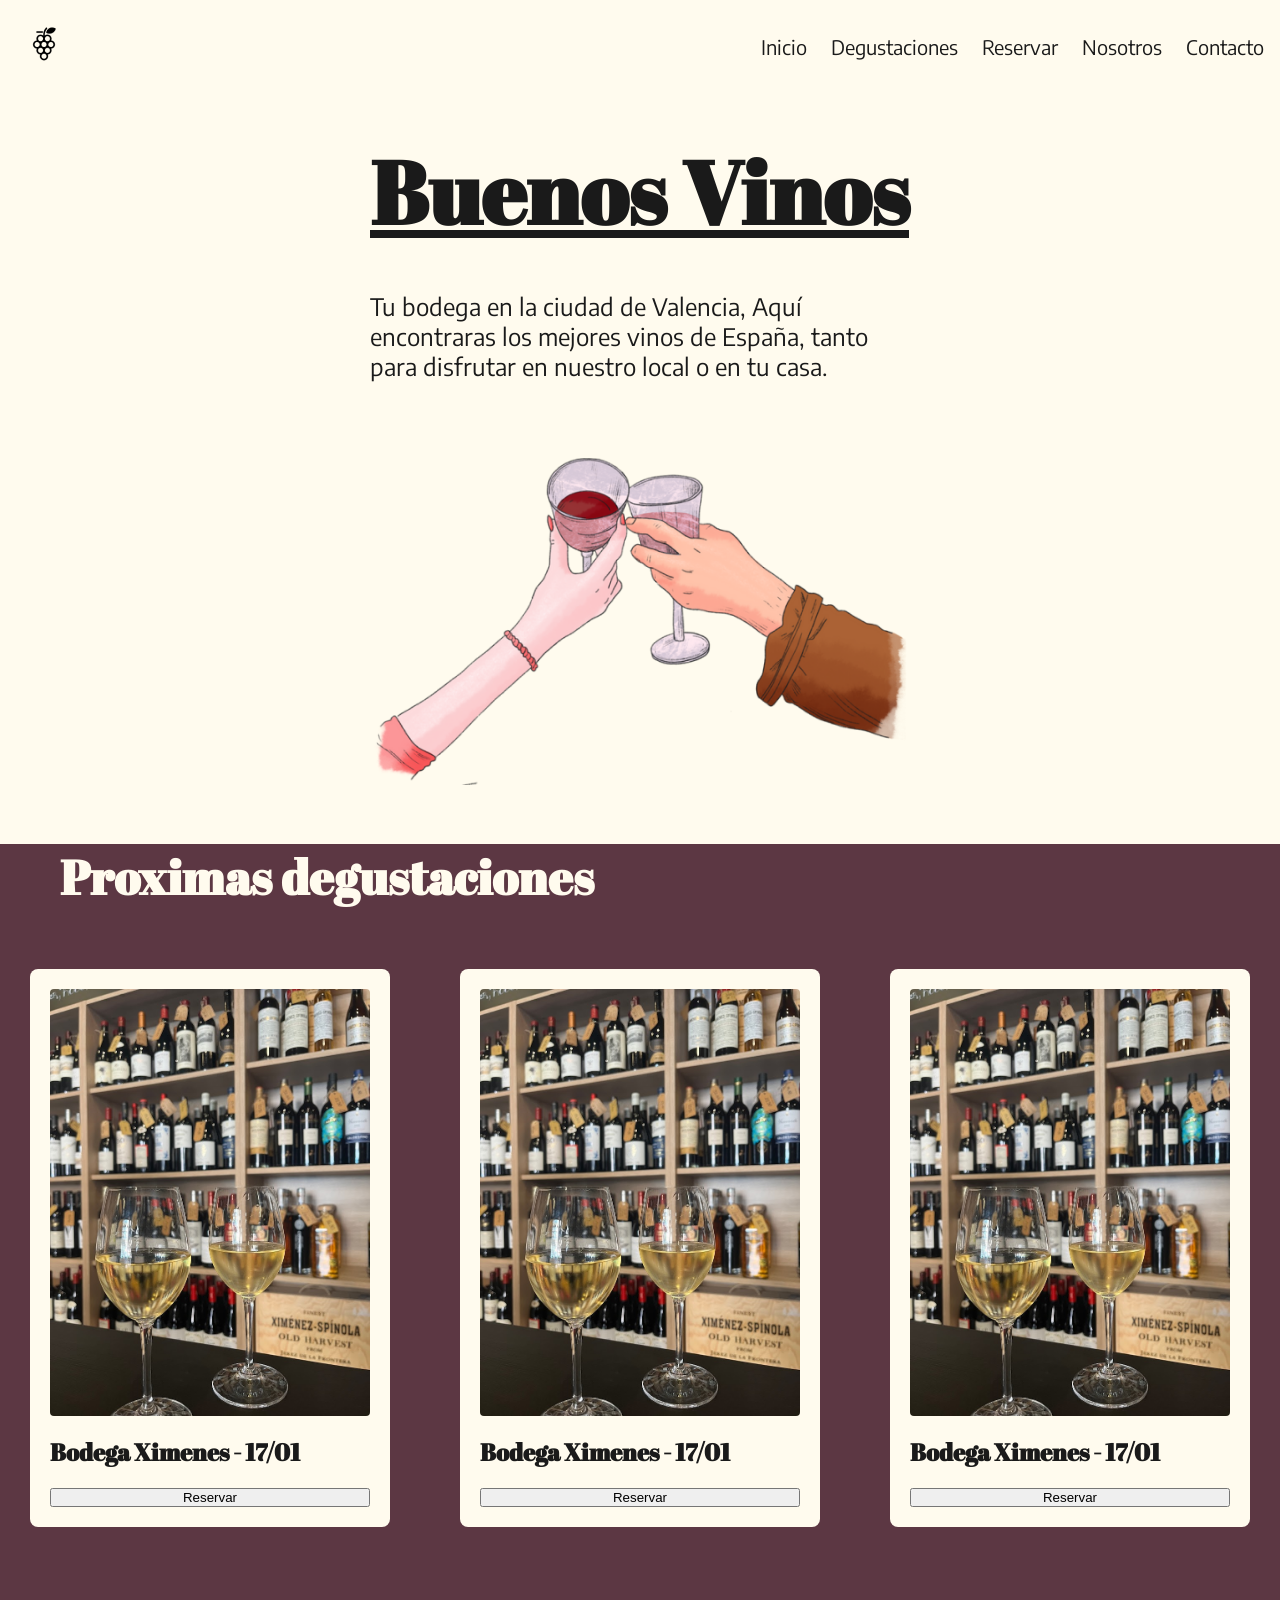
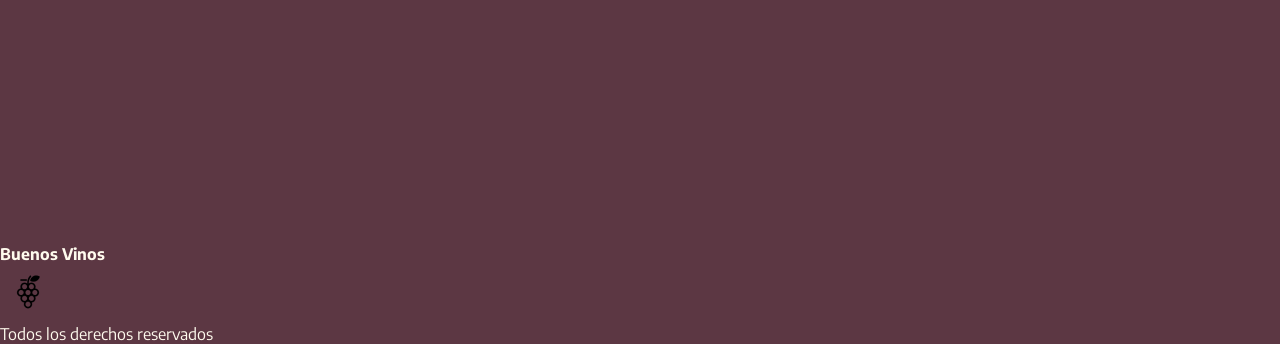
==== index.html @ 6a5adc3c "base proyecto html + css basico" ====
<!DOCTYPE html>
<html lang="en">
<head>
    <meta charset="UTF-8">
    <meta name="viewport" content="width=device-width, initial-scale=1.0">
    <title>mi primer sitio</title>
    <!-- CSS -->
    <link rel="stylesheet" href="./styles/style.css">
    <!-- links google fuente abril fatface + encode sans-->
    <link rel="preconnect" href="https://fonts.googleapis.com">
    <link rel="preconnect" href="https://fonts.gstatic.com" crossorigin>
    <link href="https://fonts.googleapis.com/css2?family=Abril+Fatface&family=Encode+Sans:wght@100..900&display=swap" rel="stylesheet">

</head>
<body>
    <header>
        <nav class="nav-header">
            <a href="#">
                <img class="logo-header" src="./assets/logo header.png" alt="">
            </a>

            <ul>
                <li class="nav-list">
                    <a class="nav-link" href="./index.html">Inicio</a>
                </li>
                <li class="nav-list">
                    <a class="nav-link" href="./pages/Degustaciones.html">Degustaciones</a>
                </li>
                <li class="nav-list">
                    <a class="nav-link" href="./pages/Reservar.html">Reservar</a>
                </li>
                <li class="nav-list">
                    <a class="nav-link" href="./pages/Nosotros.html">Nosotros</a>
                </li>
                <li class="nav-list">
                    <a class="nav-link" href="./pages/Contacto.html">Contacto</a>
                </li>
            </ul>
        </nav>
    </header>

    <main>
        <section class="inicio-portada">
            <article>
                <h1 class="h1-inicio">Buenos Vinos</h1>
                <p class="p-inicio">Tu bodega en la ciudad de Valencia, Aquí encontraras los mejores vinos de España, tanto para disfrutar en nuestro local o en tu casa.</p>
            </article>
            <article>
                <img src="./assets/copas-manos.png" alt="">
            </article>
        </section>

        <section class="inicio-degustaciones">
            <h2 class="h2-inicio">Proximas degustaciones</h2>
            <article class="inicio-cards">
                <div class="card-degustaciones">
                    <img src="./assets/buenos vino portada.jpg" alt="">
                    <h3 class="titulo-cards">Bodega Ximenes - 17/01</h3>
                    <input type="submit" value="Reservar">
                </div>
                <div class="card-degustaciones">
                    <img src="./assets/buenos vino portada.jpg" alt="">
                    <h3 class="titulo-cards">Bodega Ximenes - 17/01</h3>
                    <input type="submit" value="Reservar">
                </div>
                <div class="card-degustaciones">
                    <img src="./assets/buenos vino portada.jpg" alt="">
                    <h3 class="titulo-cards">Bodega Ximenes - 17/01</h3>
                    <input type="submit" value="Reservar">
                </div>
            </article>
        </section>

    </main>

    <footer>
        <h4>Buenos Vinos</h4>
        <img src="./assets/logo header.png" alt="">
        <p>Todos los derechos reservados</p>
    </footer>
</body>
</html>
---- styles/style.css ----
* {
    margin: 0;
    padding: 0;
}

/* Google Fonts - Encode Sans*/
/* font-family: "Encode Sans", serif; */

/* google fonts - Abril Fatface */
/* font-family: "Abril Fatface", serif; */

/* body */
body {
    background-color: #fffbee;
    font-family: "Encode Sans", serif;
    color: #1A1A1A;
}
/* header */

.nav-header {
    display: flex;
    flex-direction: row;
    justify-content: space-between;
    padding: 16px;
    align-items: center;
}
.nav-header ul {
    display: flex;
    flex-direction: row;
    justify-content: center;
    align-items: center;
    gap: 24px;
}
.nav-list {
    list-style: none;
}
.nav-link {
    text-decoration: none;
    font-size: 20px;
    color: #1A1A1A;
}
/* footer */
footer {
    background-color: #5c3743;
    color: #fffbee;
}
/* main */

.inicio-portada {
    display: flex;
    flex-direction: row;
    flex-wrap: wrap;
    justify-content: space-evenly;
    align-items: center;
    margin: 40px 140px;
}
.inicio-portada article {
    display: flex;
    flex-direction: column;
    justify-content: flex-start;
    gap: 40px;
    width: 540px;
    height: 326px;
}
.h1-inicio {
    font-family: "Abril Fatface", serif;
    font-size: 88px;
    text-decoration: underline;
}
.p-inicio {
    font-size: 24px;
}
.inicio-degustaciones {
    background-color: #5c3743;
    color: #fffbee;
    height: 1000px;
}
.h2-inicio {
    font-family: "Abril Fatface", serif;
    font-size: 48px;
    color: #fffbee;
    margin: 60px;
}
.inicio-cards {
    display: flex;
    justify-content: space-evenly;
    gap: 40px;
}
.card-degustaciones {
    display: flex;
    flex-direction: column;
    justify-content: flex-start;
    gap: 20px;
    width: 320px;
    background-color: #fffbee;
    padding: 20px;
    border-radius: 8px;
}
.card-degustaciones img {
    width: 100%;
    border-radius: 4px;
}
.titulo-cards {
    font-family: "Abril Fatface", serif;
    font-size: 24px;
    color: #1A1A1A;
}
.h1-paginas-sec {
    font-family: "Abril Fatface", serif;
    font-size: 64px;
    text-decoration: underline;
}
.h2-card-degs {
    font-family: "Abril Fatface", serif;
    font-size: 36px;
}
.ubicacion-card-degs {
    font-size: 20px;
}
.p-card-degs {
    font-size: 24px;
}
.precio-degs {
    font-size: 36px;
}
label {
    font-size: 24px;
}
.button-reservar-reserv {
    font-size: 24px;
    color: #fffbee;
    background-color: #5c3743;
}
.p-nosotros {
    font-size: 24px;
}
.h2-nomb-puest {
    font-family: "Abril Fatface", serif;
    font-size: 26px;
}
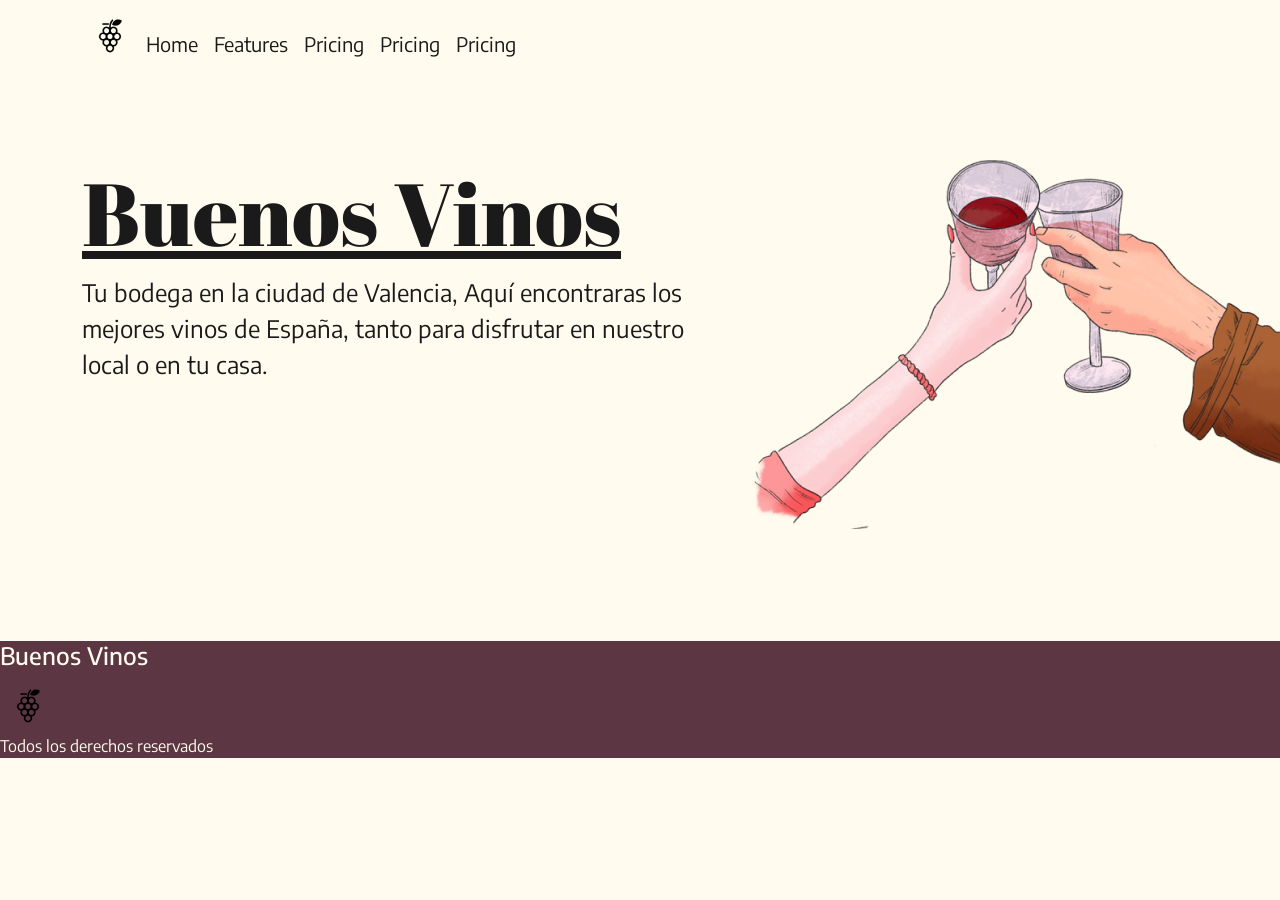
==== commit b12ff467: "pasando el proyecto a bootstrap" ====
--- a/index.html
+++ b/index.html
@@ -4,6 +4,8 @@
     <meta charset="UTF-8">
     <meta name="viewport" content="width=device-width, initial-scale=1.0">
     <title>mi primer sitio</title>
+    <!-- bootstrap -->
+    <link href="https://cdn.jsdelivr.net/npm/bootstrap@5.3.3/dist/css/bootstrap.min.css" rel="stylesheet" integrity="sha384-QWTKZyjpPEjISv5WaRU9OFeRpok6YctnYmDr5pNlyT2bRjXh0JMhjY6hW+ALEwIH" crossorigin="anonymous">
     <!-- CSS -->
     <link rel="stylesheet" href="./styles/style.css">
     <!-- links google fuente abril fatface + encode sans-->
@@ -14,63 +16,53 @@
 </head>
 <body>
     <header>
-        <nav class="nav-header">
-            <a href="#">
-                <img class="logo-header" src="./assets/logo header.png" alt="">
-            </a>
-
-            <ul>
-                <li class="nav-list">
-                    <a class="nav-link" href="./index.html">Inicio</a>
-                </li>
-                <li class="nav-list">
-                    <a class="nav-link" href="./pages/Degustaciones.html">Degustaciones</a>
-                </li>
-                <li class="nav-list">
-                    <a class="nav-link" href="./pages/Reservar.html">Reservar</a>
-                </li>
-                <li class="nav-list">
-                    <a class="nav-link" href="./pages/Nosotros.html">Nosotros</a>
-                </li>
-                <li class="nav-list">
-                    <a class="nav-link" href="./pages/Contacto.html">Contacto</a>
-                </li>
-            </ul>
-        </nav>
+        <nav class="navbar navbar-expand-lg fixed-top bg-nav-propio">
+            <div class="container">
+              <figure>
+                <img src="./assets/logo header.png" alt="">
+              </figure>
+              <button class="navbar-toggler" type="button" data-bs-toggle="collapse" data-bs-target="#navbarNav" aria-controls="navbarNav" aria-expanded="false" aria-label="Toggle navigation">
+                <span class="navbar-toggler-icon"></span>
+              </button>
+              <div class="collapse navbar-collapse" id="navbarNav">
+                <ul class="navbar-nav aling-items-center justify-content-end">
+                  <li class="nav-item">
+                    <a class="nav-link" href="#">Home</a>
+                  </li>
+                  <li class="nav-item">
+                    <a class="nav-link" href="#">Features</a>
+                  </li>
+                  <li class="nav-item">
+                    <a class="nav-link" href="#">Pricing</a>
+                  </li>
+                  <li class="nav-item">
+                    <a class="nav-link" href="#">Pricing</a>
+                  </li>
+                  <li class="nav-item">
+                    <a class="nav-link" href="#">Pricing</a>
+                  </li>
+                </ul>
+              </div>
+            </div>
+          </nav>
     </header>
 
     <main>
-        <section class="inicio-portada">
-            <article>
+      <div class="portada container">
+        <section  class="row">
+            <article class="col-s-12 col-md-7 col-lg-7 container-fluid">
                 <h1 class="h1-inicio">Buenos Vinos</h1>
                 <p class="p-inicio">Tu bodega en la ciudad de Valencia, Aquí encontraras los mejores vinos de España, tanto para disfrutar en nuestro local o en tu casa.</p>
             </article>
-            <article>
+            
+            <article class="col-12 col-md-5 col-lg-5 container-fluid">
+              <figure class="img-propio">
                 <img src="./assets/copas-manos.png" alt="">
+              </figure>
             </article>
         </section>
-
-        <section class="inicio-degustaciones">
-            <h2 class="h2-inicio">Proximas degustaciones</h2>
-            <article class="inicio-cards">
-                <div class="card-degustaciones">
-                    <img src="./assets/buenos vino portada.jpg" alt="">
-                    <h3 class="titulo-cards">Bodega Ximenes - 17/01</h3>
-                    <input type="submit" value="Reservar">
-                </div>
-                <div class="card-degustaciones">
-                    <img src="./assets/buenos vino portada.jpg" alt="">
-                    <h3 class="titulo-cards">Bodega Ximenes - 17/01</h3>
-                    <input type="submit" value="Reservar">
-                </div>
-                <div class="card-degustaciones">
-                    <img src="./assets/buenos vino portada.jpg" alt="">
-                    <h3 class="titulo-cards">Bodega Ximenes - 17/01</h3>
-                    <input type="submit" value="Reservar">
-                </div>
-            </article>
-        </section>
-
+      </div>
+      
     </main>
 
     <footer>
@@ -78,5 +70,7 @@
         <img src="./assets/logo header.png" alt="">
         <p>Todos los derechos reservados</p>
     </footer>
+
+    <script src="https://cdn.jsdelivr.net/npm/bootstrap@5.3.3/dist/js/bootstrap.bundle.min.js" integrity="sha384-YvpcrYf0tY3lHB60NNkmXc5s9fDVZLESaAA55NDzOxhy9GkcIdslK1eN7N6jIeHz" crossorigin="anonymous"></script>
 </body>
 </html>
--- a/styles/style.css
+++ b/styles/style.css
@@ -1,7 +1,3 @@
-* {
-    margin: 0;
-    padding: 0;
-}
 
 /* Google Fonts - Encode Sans*/
 /* font-family: "Encode Sans", serif; */
@@ -16,20 +12,8 @@
     color: #1A1A1A;
 }
 /* header */
-
-.nav-header {
-    display: flex;
-    flex-direction: row;
-    justify-content: space-between;
-    padding: 16px;
-    align-items: center;
-}
-.nav-header ul {
-    display: flex;
-    flex-direction: row;
-    justify-content: center;
-    align-items: center;
-    gap: 24px;
+.bg-nav-propio {
+    background-color: #fffbee;
 }
 .nav-list {
     list-style: none;
@@ -45,23 +29,13 @@
     color: #fffbee;
 }
 /* main */
+.portada {
+    margin-top: 10rem;
+    margin-bottom: 6rem;
+    align-items: center;
+    justify-content: center;
+}
 
-.inicio-portada {
-    display: flex;
-    flex-direction: row;
-    flex-wrap: wrap;
-    justify-content: space-evenly;
-    align-items: center;
-    margin: 40px 140px;
-}
-.inicio-portada article {
-    display: flex;
-    flex-direction: column;
-    justify-content: flex-start;
-    gap: 40px;
-    width: 540px;
-    height: 326px;
-}
 .h1-inicio {
     font-family: "Abril Fatface", serif;
     font-size: 88px;
@@ -70,16 +44,17 @@
 .p-inicio {
     font-size: 24px;
 }
-.inicio-degustaciones {
+
+/* .seccion-cards {
     background-color: #5c3743;
     color: #fffbee;
-    height: 1000px;
 }
+
 .h2-inicio {
     font-family: "Abril Fatface", serif;
     font-size: 48px;
     color: #fffbee;
-    margin: 60px;
+    margin-top: 60px;
 }
 .inicio-cards {
     display: flex;
@@ -137,7 +112,7 @@
 .h2-nomb-puest {
     font-family: "Abril Fatface", serif;
     font-size: 26px;
-}
+} */
 
 
 
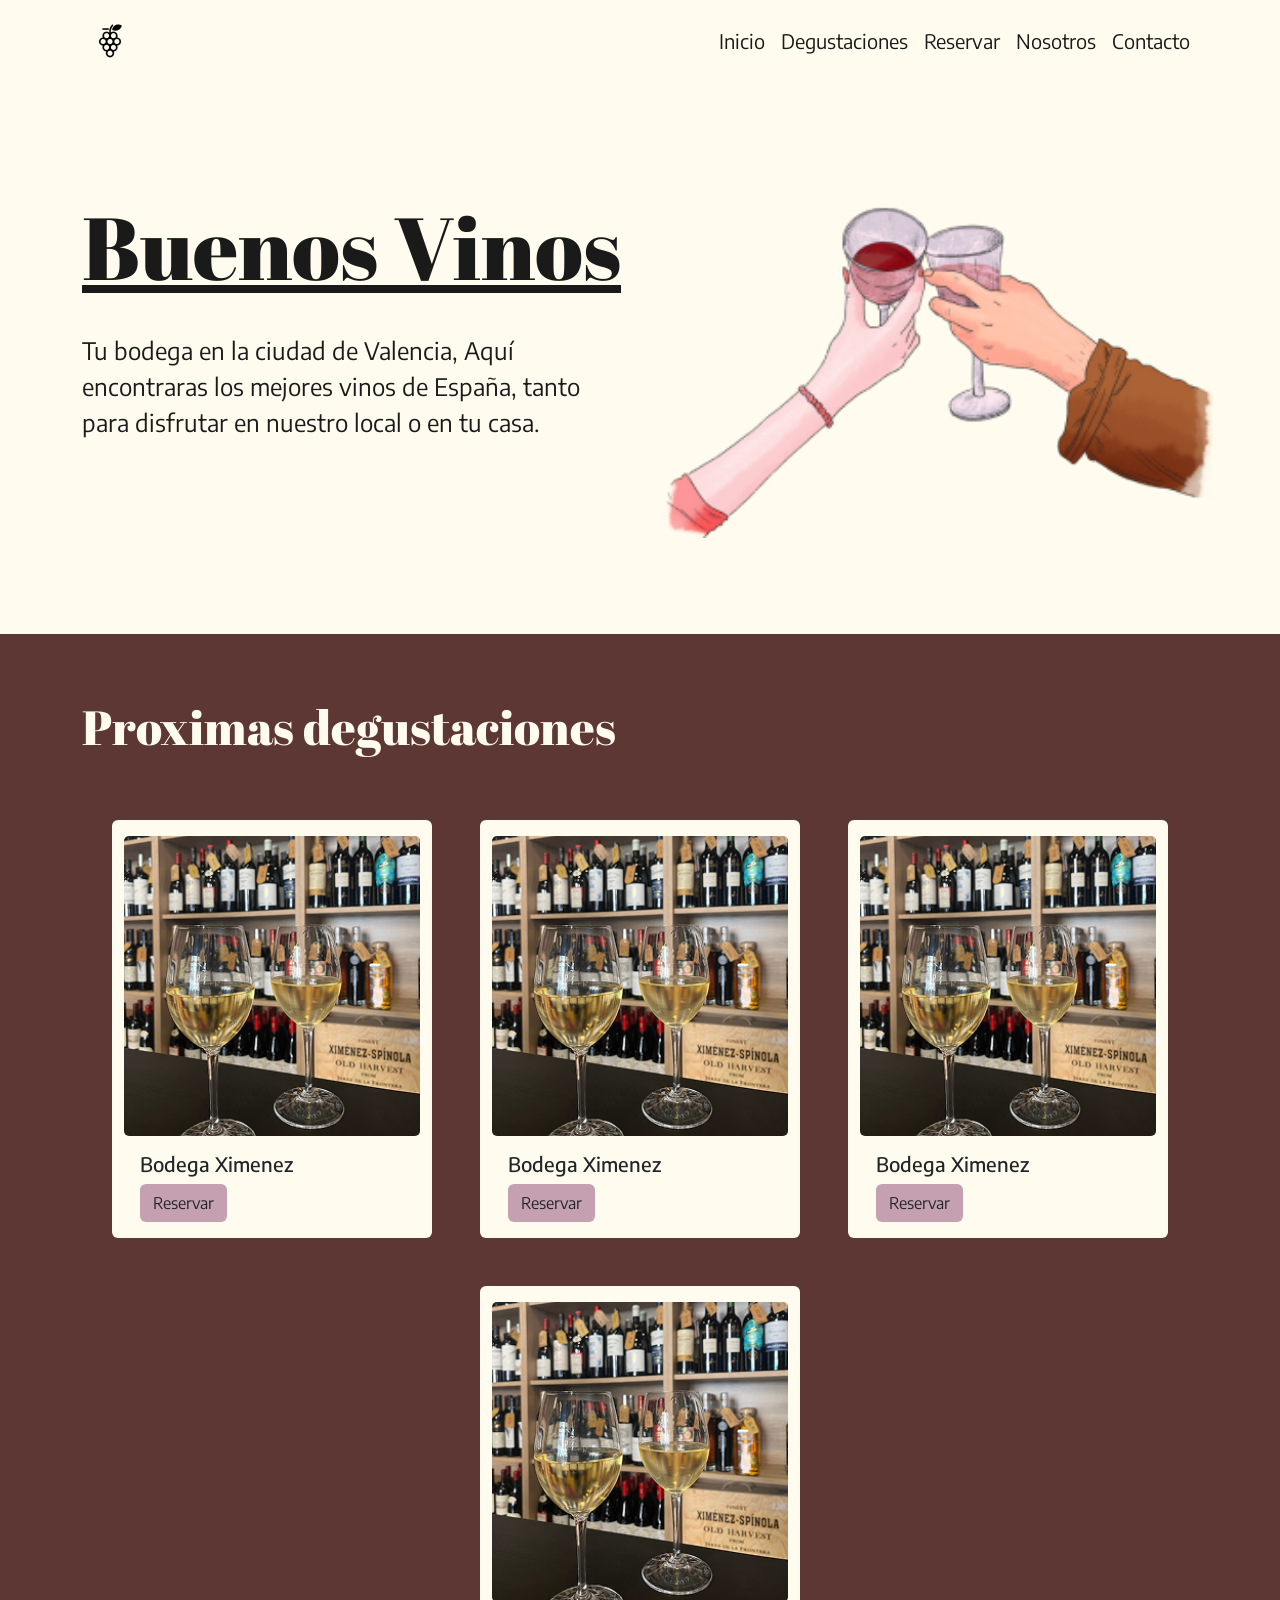
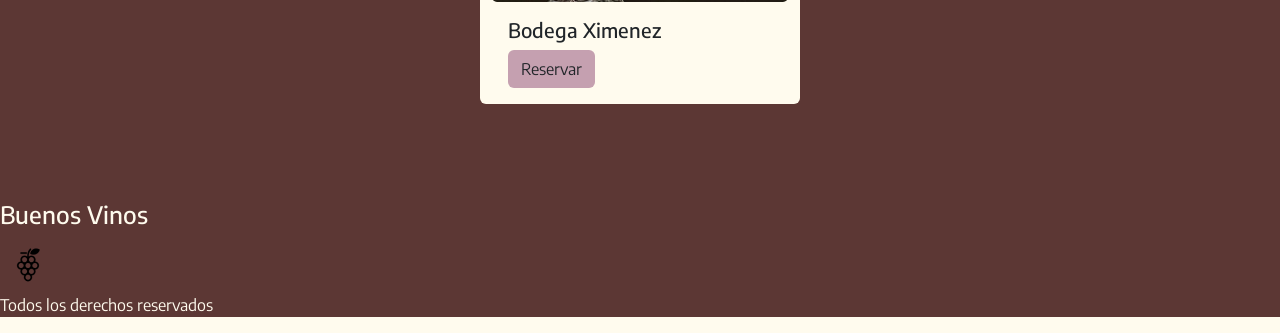
==== commit f397ddb2: "bootstrap index" ====
--- a/index.html
+++ b/index.html
@@ -15,62 +15,102 @@
 
 </head>
 <body>
-    <header>
-        <nav class="navbar navbar-expand-lg fixed-top bg-nav-propio">
-            <div class="container">
-              <figure>
-                <img src="./assets/logo header.png" alt="">
-              </figure>
-              <button class="navbar-toggler" type="button" data-bs-toggle="collapse" data-bs-target="#navbarNav" aria-controls="navbarNav" aria-expanded="false" aria-label="Toggle navigation">
-                <span class="navbar-toggler-icon"></span>
-              </button>
-              <div class="collapse navbar-collapse" id="navbarNav">
-                <ul class="navbar-nav aling-items-center justify-content-end">
-                  <li class="nav-item">
-                    <a class="nav-link" href="#">Home</a>
-                  </li>
-                  <li class="nav-item">
-                    <a class="nav-link" href="#">Features</a>
-                  </li>
-                  <li class="nav-item">
-                    <a class="nav-link" href="#">Pricing</a>
-                  </li>
-                  <li class="nav-item">
-                    <a class="nav-link" href="#">Pricing</a>
-                  </li>
-                  <li class="nav-item">
-                    <a class="nav-link" href="#">Pricing</a>
-                  </li>
-                </ul>
-              </div>
-            </div>
-          </nav>
-    </header>
+  <header>
+    <nav class="navbar navbar-expand-lg">
+      <div class="container">
+        <a class="navbar-brand" href="#"> <img src="./assets/logo header.png" alt=""></a>
+        <button class="navbar-toggler" type="button" data-bs-toggle="collapse" data-bs-target="#navbarNav" aria-controls="navbarNav" aria-expanded="false" aria-label="Toggle navigation">
+          <span class="navbar-toggler-icon"></span>
+        </button>
+        <div class="collapse navbar-collapse alineacion-nav" id="navbarNav">
+          <ul class="navbar-nav">
+            <li class="nav-item">
+              <a class="nav-link" href="#">Inicio</a>
+            </li>
+            <li class="nav-item">
+              <a class="nav-link" href="#">Degustaciones</a>
+            </li>
+            <li class="nav-item">
+              <a class="nav-link" href="#">Reservar</a>
+            </li>
+            <li class="nav-item">
+              <a class="nav-link" href="#">Nosotros</a>
+            </li>
+            <li class="nav-item">
+              <a class="nav-link" href="#">Contacto</a>
+            </li>
+          </ul>
+        </div>
+      </div>
+    </nav>
+  </header>
 
-    <main>
-      <div class="portada container">
-        <section  class="row">
-            <article class="col-s-12 col-md-7 col-lg-7 container-fluid">
-                <h1 class="h1-inicio">Buenos Vinos</h1>
-                <p class="p-inicio">Tu bodega en la ciudad de Valencia, Aquí encontraras los mejores vinos de España, tanto para disfrutar en nuestro local o en tu casa.</p>
-            </article>
-            
-            <article class="col-12 col-md-5 col-lg-5 container-fluid">
-              <figure class="img-propio">
-                <img src="./assets/copas-manos.png" alt="">
-              </figure>
-            </article>
-        </section>
-      </div>
-      
-    </main>
+  <main>
+    <div class="portada container">
+      <section  class="row">
+          <article class="col-12 col-md-6 col-lg-6">
+              <h1 class="h1-inicio">Buenos Vinos</h1>
+              <p class="p-inicio">Tu bodega en la ciudad de Valencia, Aquí encontraras los mejores vinos de España, tanto para disfrutar en nuestro local o en tu casa.</p>
+          </article>
+          
+          <article class="col-12 col-md-6 col-lg-6">
+            <figure>
+              <img class="img-propio" src="./assets/ilustracion manos pequeña.png" alt="">
+            </figure>
+          </article>
+      </section>
+    </div>
+    <section class="containter-fluid bg-seccion-card">
+      <article class="container">
+        <h2 class="h2-degustaciones">Proximas degustaciones</h2>
+      </article>
+      <article class="card-block row">
+        <div class="card card-propio" style="width: 20rem;">
+          <figure>
+            <img src="assets/imagen card.png" class="card-img-top img-card" alt="...">
+          </figure>
+          <div class="card-body">
+            <h5 class="card-title">Bodega Ximenez</h5>
+            <a href="#" class="btn btn-propio">Reservar</a>
+          </div>
+        </div>
+        <div class="card card-propio" style="width: 20rem;">
+          <figure>
+            <img src="assets/imagen card.png" class="card-img-top img-card" alt="...">
+          </figure>
+          <div class="card-body">
+            <h5 class="card-title">Bodega Ximenez</h5>
+            <a href="#" class="btn btn-propio">Reservar</a>
+          </div>
+        </div>
+        <div class="card card-propio" style="width: 20rem;">
+          <figure>
+            <img src="assets/imagen card.png" class="card-img-top img-card" alt="...">
+          </figure>
+          <div class="card-body">
+            <h5 class="card-title">Bodega Ximenez</h5>
+            <a href="#" class="btn btn-propio">Reservar</a>
+          </div>
+        </div>
+        <div class="card card-propio" style="width: 20rem;">
+          <figure>
+            <img src="assets/imagen card.png" class="card-img-top img-card" alt="...">
+          </figure>
+          <div class="card-body">
+            <h5 class="card-title">Bodega Ximenez</h5>
+            <a href="#" class="btn btn-propio">Reservar</a>
+          </div>
+        </div>
+      </article>
+    </section>
+  </main>
 
-    <footer>
-        <h4>Buenos Vinos</h4>
-        <img src="./assets/logo header.png" alt="">
-        <p>Todos los derechos reservados</p>
-    </footer>
+  <footer class="containter-fluid">
+    <h4>Buenos Vinos</h4>
+    <img src="./assets/logo header.png" alt="">
+    <p>Todos los derechos reservados</p>
+  </footer>
 
-    <script src="https://cdn.jsdelivr.net/npm/bootstrap@5.3.3/dist/js/bootstrap.bundle.min.js" integrity="sha384-YvpcrYf0tY3lHB60NNkmXc5s9fDVZLESaAA55NDzOxhy9GkcIdslK1eN7N6jIeHz" crossorigin="anonymous"></script>
+  <script src="https://cdn.jsdelivr.net/npm/bootstrap@5.3.3/dist/js/bootstrap.bundle.min.js" integrity="sha384-YvpcrYf0tY3lHB60NNkmXc5s9fDVZLESaAA55NDzOxhy9GkcIdslK1eN7N6jIeHz" crossorigin="anonymous"></script>
 </body>
 </html>
--- a/styles/style.css
+++ b/styles/style.css
@@ -1,3 +1,7 @@
+* {
+    margin: 0;
+    padding: 0;
+}
 
 /* Google Fonts - Encode Sans*/
 /* font-family: "Encode Sans", serif; */
@@ -11,6 +15,9 @@
     font-family: "Encode Sans", serif;
     color: #1A1A1A;
 }
+h1 h2 h3 h4 h5 h6 {
+    font-family: "Abril Fatface", serif;
+}
 /* header */
 .bg-nav-propio {
     background-color: #fffbee;
@@ -23,19 +30,21 @@
     font-size: 20px;
     color: #1A1A1A;
 }
+.alineacion-nav {
+    justify-content: end;
+}
 /* footer */
 footer {
-    background-color: #5c3743;
+    background-color: #5c3734;
     color: #fffbee;
 }
 /* main */
 .portada {
-    margin-top: 10rem;
+    margin-top: 7rem;
     margin-bottom: 6rem;
-    align-items: center;
-    justify-content: center;
+    /* align-items: center;
+    justify-content: center; */
 }
-
 .h1-inicio {
     font-family: "Abril Fatface", serif;
     font-size: 88px;
@@ -43,76 +52,45 @@
 }
 .p-inicio {
     font-size: 24px;
+    margin-top: 2rem;
 }
-
-/* .seccion-cards {
-    background-color: #5c3743;
+.img-propio {
+    width: 105%;
+}
+.h2-degustaciones {
+    font-family: "Abril Fatface", serif;
+    font-size: 48px;
+    padding-top: 2rem;
+}
+.h3-cards {
+    font-family: "Abril Fatface", serif;
+    font-size: 24px;
+}
+.bg-seccion-card {
+    background-color: #5c3734;
+    color: #fffbee;
+    padding: 2rem;
+}
+.card-block {
+    margin: 4rem;
+    gap: 3rem;
+    justify-content: center;
+}
+.card-propio {
+    background-color: #fffbee;
+    border: none;
+}
+.btn-propio {
+    background-color: #c5a0b0;
+}
+.btn-propio:hover {
+    background-color: #5c3734;
     color: #fffbee;
 }
-
-.h2-inicio {
-    font-family: "Abril Fatface", serif;
-    font-size: 48px;
-    color: #fffbee;
-    margin-top: 60px;
+.img-card {
+    margin-top: 1rem;
+    border-radius: 5px;
 }
-.inicio-cards {
-    display: flex;
-    justify-content: space-evenly;
-    gap: 40px;
-}
-.card-degustaciones {
-    display: flex;
-    flex-direction: column;
-    justify-content: flex-start;
-    gap: 20px;
-    width: 320px;
-    background-color: #fffbee;
-    padding: 20px;
-    border-radius: 8px;
-}
-.card-degustaciones img {
-    width: 100%;
-    border-radius: 4px;
-}
-.titulo-cards {
-    font-family: "Abril Fatface", serif;
-    font-size: 24px;
-    color: #1A1A1A;
-}
-.h1-paginas-sec {
-    font-family: "Abril Fatface", serif;
-    font-size: 64px;
-    text-decoration: underline;
-}
-.h2-card-degs {
-    font-family: "Abril Fatface", serif;
-    font-size: 36px;
-}
-.ubicacion-card-degs {
-    font-size: 20px;
-}
-.p-card-degs {
-    font-size: 24px;
-}
-.precio-degs {
-    font-size: 36px;
-}
-label {
-    font-size: 24px;
-}
-.button-reservar-reserv {
-    font-size: 24px;
-    color: #fffbee;
-    background-color: #5c3743;
-}
-.p-nosotros {
-    font-size: 24px;
-}
-.h2-nomb-puest {
-    font-family: "Abril Fatface", serif;
-    font-size: 26px;
-} */
-
-
-
+figure {
+    margin: 0;
+}
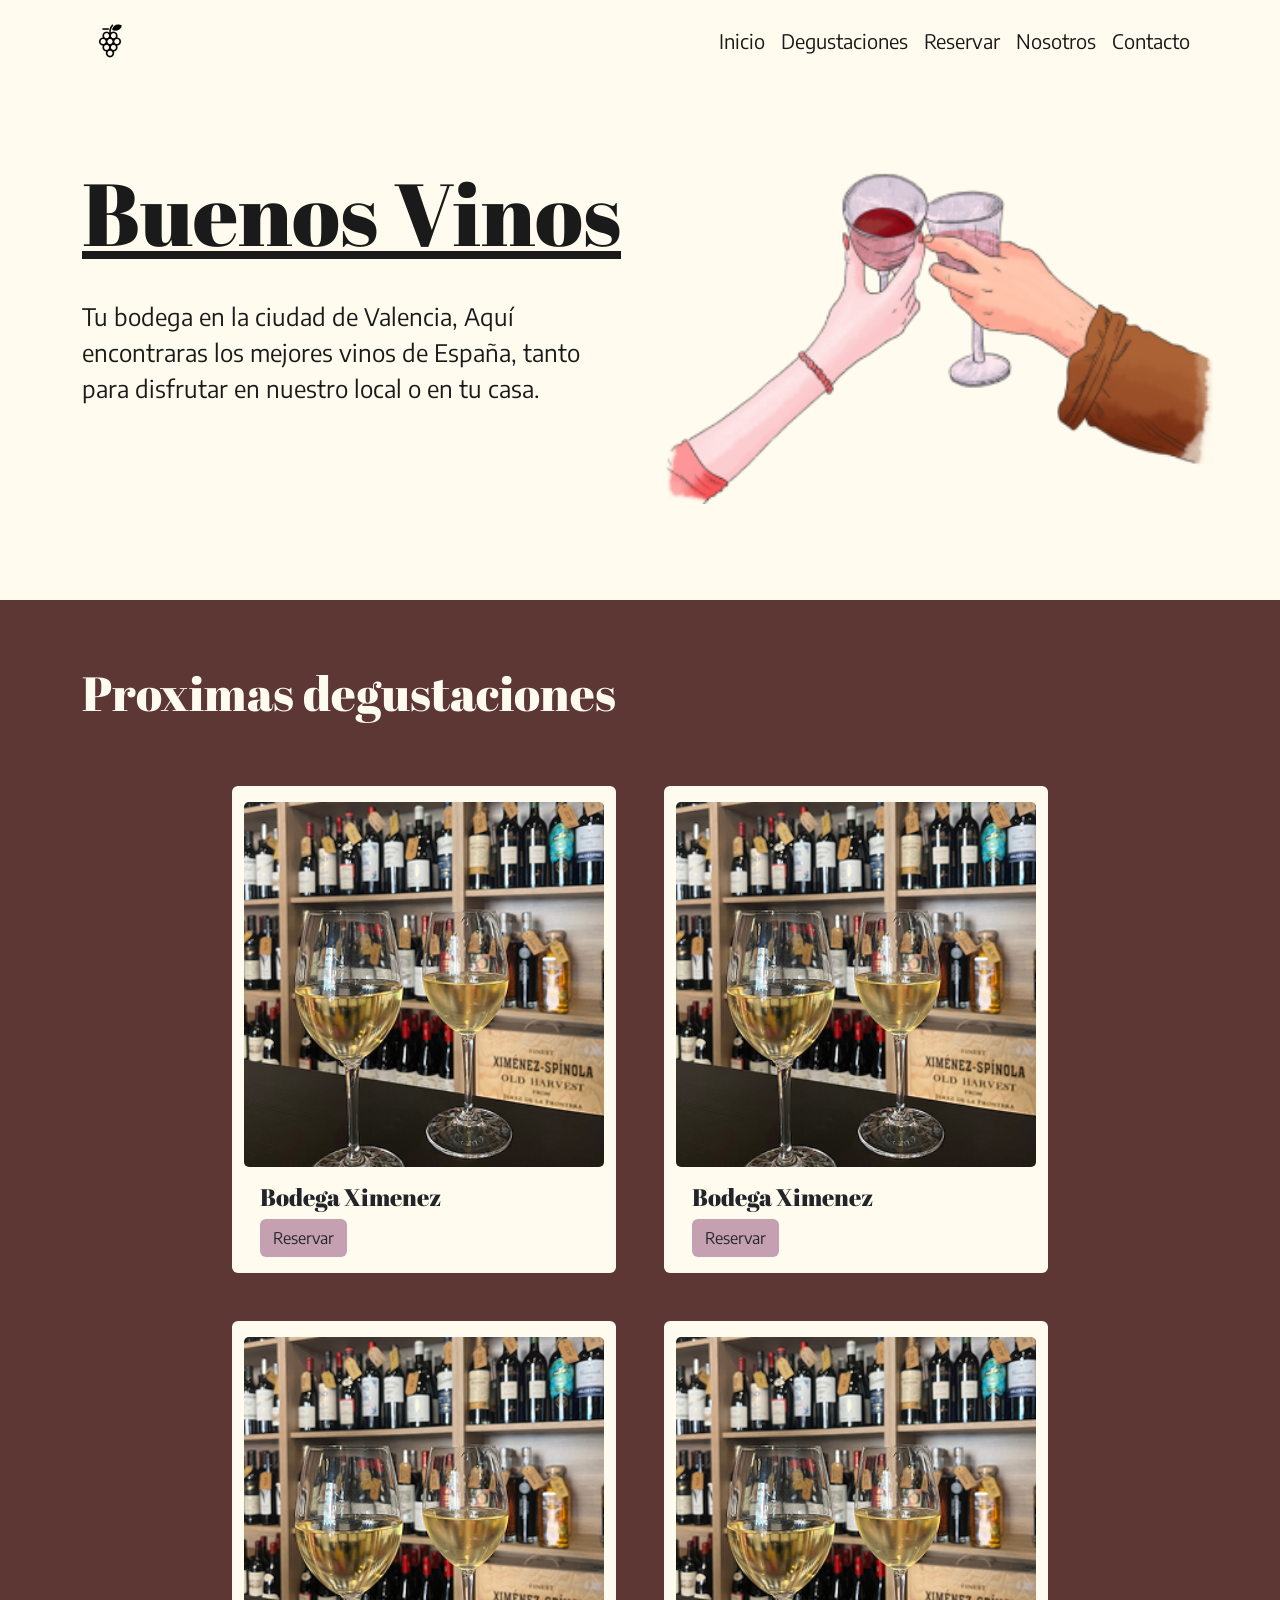
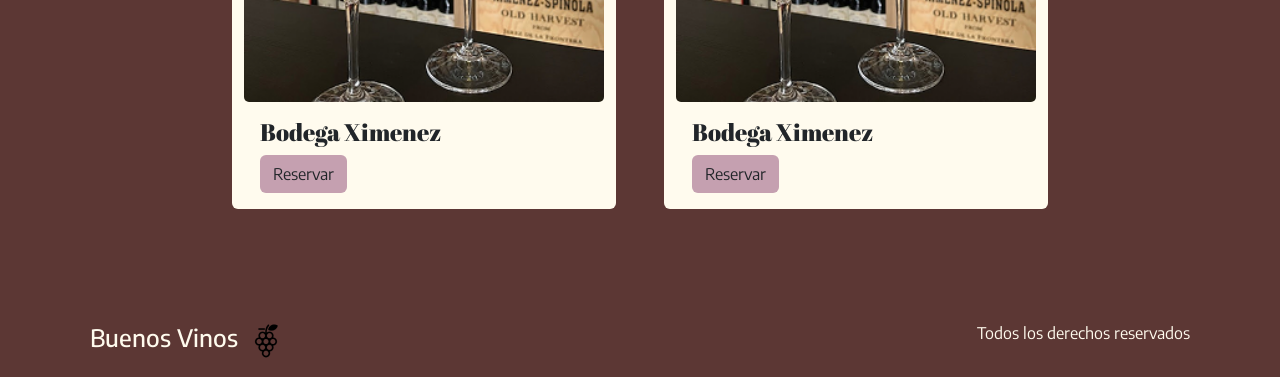
==== commit 7b90aa5e: "boot sobre pagina degustaciones" ====
--- a/index.html
+++ b/index.html
@@ -15,7 +15,7 @@
 
 </head>
 <body>
-  <header>
+  <header class="fixed-top bg-nav-propio">
     <nav class="navbar navbar-expand-lg">
       <div class="container">
         <a class="navbar-brand" href="#"> <img src="./assets/logo header.png" alt=""></a>
@@ -25,19 +25,19 @@
         <div class="collapse navbar-collapse alineacion-nav" id="navbarNav">
           <ul class="navbar-nav">
             <li class="nav-item">
-              <a class="nav-link" href="#">Inicio</a>
+              <a class="nav-link" href="./index.html">Inicio</a>
             </li>
             <li class="nav-item">
-              <a class="nav-link" href="#">Degustaciones</a>
+              <a class="nav-link" href="./pages/degustaciones.html">Degustaciones</a>
             </li>
             <li class="nav-item">
-              <a class="nav-link" href="#">Reservar</a>
+              <a class="nav-link" href="./pages/reservar.html">Reservar</a>
             </li>
             <li class="nav-item">
-              <a class="nav-link" href="#">Nosotros</a>
+              <a class="nav-link" href="./pages/nosotros.html">Nosotros</a>
             </li>
             <li class="nav-item">
-              <a class="nav-link" href="#">Contacto</a>
+              <a class="nav-link" href="./pages/contacto.html">Contacto</a>
             </li>
           </ul>
         </div>
@@ -65,39 +65,39 @@
         <h2 class="h2-degustaciones">Proximas degustaciones</h2>
       </article>
       <article class="card-block row">
-        <div class="card card-propio" style="width: 20rem;">
+        <div class="card card-propio" style="width: 24rem;">
           <figure>
             <img src="assets/imagen card.png" class="card-img-top img-card" alt="...">
           </figure>
           <div class="card-body">
-            <h5 class="card-title">Bodega Ximenez</h5>
+            <h5 class="card-title h3-cards">Bodega Ximenez</h5>
             <a href="#" class="btn btn-propio">Reservar</a>
           </div>
         </div>
-        <div class="card card-propio" style="width: 20rem;">
+        <div class="card card-propio" style="width: 24rem;">
           <figure>
             <img src="assets/imagen card.png" class="card-img-top img-card" alt="...">
           </figure>
           <div class="card-body">
-            <h5 class="card-title">Bodega Ximenez</h5>
+            <h5 class="card-title h3-cards">Bodega Ximenez</h5>
             <a href="#" class="btn btn-propio">Reservar</a>
           </div>
         </div>
-        <div class="card card-propio" style="width: 20rem;">
+        <div class="card card-propio" style="width: 24rem;">
           <figure>
             <img src="assets/imagen card.png" class="card-img-top img-card" alt="...">
           </figure>
           <div class="card-body">
-            <h5 class="card-title">Bodega Ximenez</h5>
+            <h5 class="card-title h3-cards">Bodega Ximenez</h5>
             <a href="#" class="btn btn-propio">Reservar</a>
           </div>
         </div>
-        <div class="card card-propio" style="width: 20rem;">
+        <div class="card card-propio" style="width: 24rem;">
           <figure>
             <img src="assets/imagen card.png" class="card-img-top img-card" alt="...">
           </figure>
           <div class="card-body">
-            <h5 class="card-title">Bodega Ximenez</h5>
+            <h5 class="card-title h3-cards">Bodega Ximenez</h5>
             <a href="#" class="btn btn-propio">Reservar</a>
           </div>
         </div>
@@ -105,10 +105,16 @@
     </section>
   </main>
 
-  <footer class="containter-fluid">
-    <h4>Buenos Vinos</h4>
-    <img src="./assets/logo header.png" alt="">
-    <p>Todos los derechos reservados</p>
+  <footer>
+    <section class="d-flex justify-content-between container">
+      <div class="d-inline-flex p-2 alineacion-footer-item">
+        <h4>Buenos Vinos</h4>
+        <img src="./assets/logo header.png" alt="">
+      </div>
+      <div class="d-inline-flex p-2 alineacion-footer-item">
+        <p>Todos los derechos reservados</p>
+      </div>
+    </section>
   </footer>
 
   <script src="https://cdn.jsdelivr.net/npm/bootstrap@5.3.3/dist/js/bootstrap.bundle.min.js" integrity="sha384-YvpcrYf0tY3lHB60NNkmXc5s9fDVZLESaAA55NDzOxhy9GkcIdslK1eN7N6jIeHz" crossorigin="anonymous"></script>
--- a/styles/style.css
+++ b/styles/style.css
@@ -38,12 +38,18 @@
     background-color: #5c3734;
     color: #fffbee;
 }
+.alineacion-footer {
+    justify-content: space-between;
+    align-items: center;
+}
+.alineacion-footer-item {
+    align-items: center;
+    justify-content: center;
+}
 /* main */
 .portada {
-    margin-top: 7rem;
+    margin-top: 10rem;
     margin-bottom: 6rem;
-    /* align-items: center;
-    justify-content: center; */
 }
 .h1-inicio {
     font-family: "Abril Fatface", serif;
@@ -93,4 +99,55 @@
 }
 figure {
     margin: 0;
+}
+.h1-paginas-sec {
+    font-family: "Abril Fatface", serif;
+    font-size: 64px;
+    text-decoration: underline;
+}
+
+@media (max-width: 767px) {
+    .portada {
+        margin-top: 7rem;
+        margin-bottom: 4rem;
+    }
+    .h1-inicio {
+        font-size: 56px;
+    }
+    .p-inicio {
+        font-size: 20px;
+    }
+    .h2-degustaciones {
+        font-size: 36px;
+        padding-top: 0;
+    }
+    .card-block {
+        margin: 2rem;
+    }
+    .img-propio {
+        width: 100%;
+    }
+}
+
+@media (min-width: 768px) and (max-width: 991px) {
+    .portada {
+        margin-top: 7rem;
+        margin-bottom: 4rem;
+    }
+    .h1-inicio {
+        font-size: 64px;
+    }
+    .p-inicio {
+        font-size: 20px;
+    }
+    .h2-degustaciones {
+        font-size: 42px;
+        padding-top: 0;
+    }
+    .card-block {
+        margin: 2rem;
+    }
+    .img-propio {
+        width: 100%;
+    }
 }
